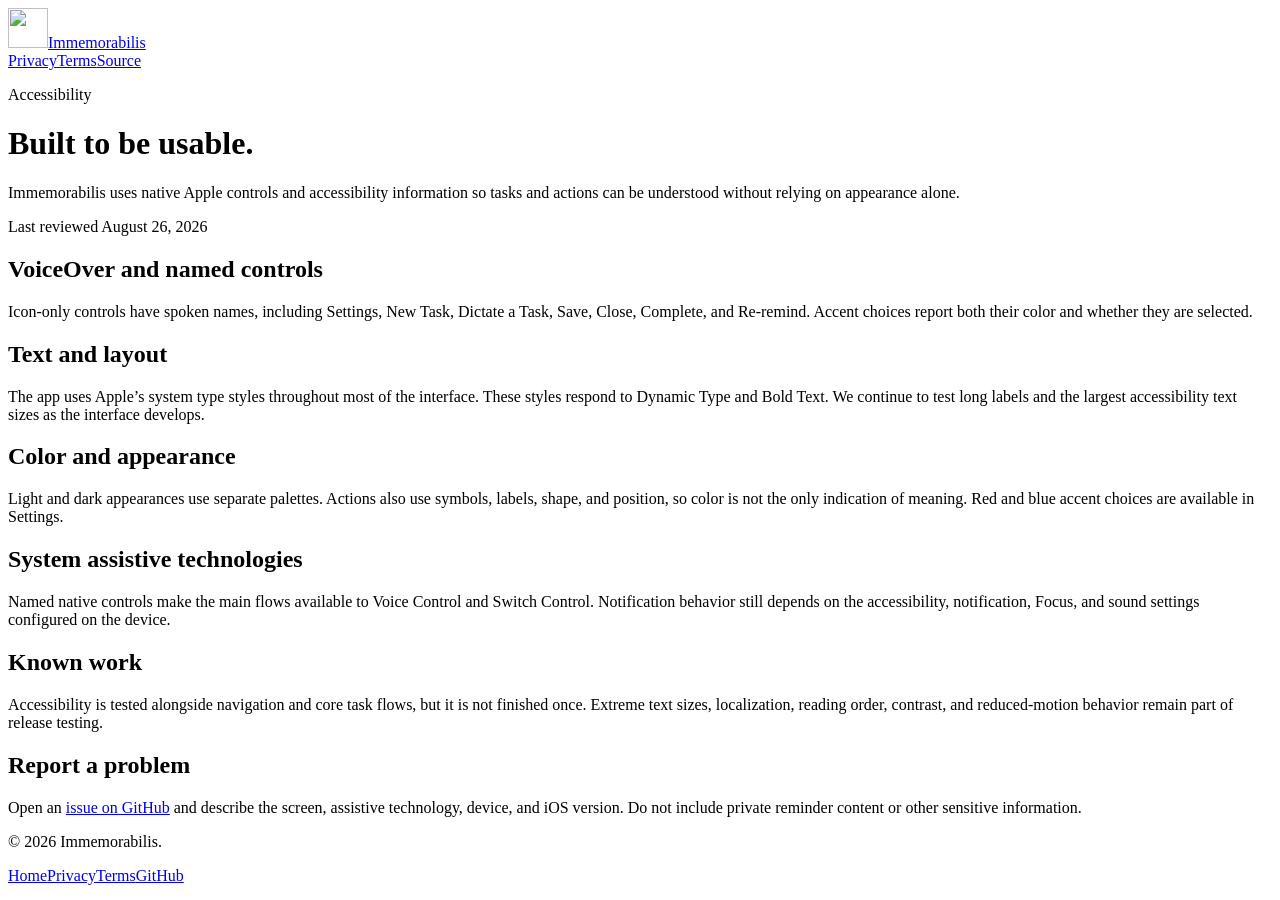
==== pages/accessibility/index.html @ 5b9c7c5b "Launch Immemorabilis" ====
<!doctype html>
<html lang="en">
<head>
    <meta charset="utf-8">
    <meta name="viewport" content="width=device-width, initial-scale=1">
    <title>Accessibility | Immemorabilis</title>
    <meta name="description" content="Accessibility support and current accessibility work in Immemorabilis.">
    <meta name="theme-color" content="#62c6ec">
    <meta name="color-scheme" content="light dark">
    <link rel="canonical" href="https://immemorabilis.ezequiel.app/accessibility/">
    <link rel="icon" type="image/png" sizes="32x32" href="/favicon-32x32.png">
    <link rel="apple-touch-icon" href="/apple-touch-icon.png">
    <link rel="stylesheet" href="/css/style.css">
</head>
<body class="legal-page">
    <header class="site-header">
        <a class="brand" href="/" aria-label="Immemorabilis home"><img src="/images/icon-192.png" width="40" height="40" alt=""><span>Immemorabilis</span></a>
        <nav aria-label="Information navigation"><a href="/privacy/">Privacy</a><a href="/terms/">Terms</a><a href="https://github.com/ezefranca/Immemorabilis">Source</a></nav>
    </header>
    <main class="legal-main">
        <div class="legal-intro">
            <p class="eyebrow">Accessibility</p>
            <h1>Built to be usable.</h1>
            <p class="lede">Immemorabilis uses native Apple controls and accessibility information so tasks and actions can be understood without relying on appearance alone.</p>
            <p class="effective">Last reviewed August 26, 2026</p>
        </div>
        <article class="legal-copy">
            <section>
                <h2>VoiceOver and named controls</h2>
                <p>Icon-only controls have spoken names, including Settings, New Task, Dictate a Task, Save, Close, Complete, and Re-remind. Accent choices report both their color and whether they are selected.</p>
            </section>
            <section>
                <h2>Text and layout</h2>
                <p>The app uses Apple’s system type styles throughout most of the interface. These styles respond to Dynamic Type and Bold Text. We continue to test long labels and the largest accessibility text sizes as the interface develops.</p>
            </section>
            <section>
                <h2>Color and appearance</h2>
                <p>Light and dark appearances use separate palettes. Actions also use symbols, labels, shape, and position, so color is not the only indication of meaning. Red and blue accent choices are available in Settings.</p>
            </section>
            <section>
                <h2>System assistive technologies</h2>
                <p>Named native controls make the main flows available to Voice Control and Switch Control. Notification behavior still depends on the accessibility, notification, Focus, and sound settings configured on the device.</p>
            </section>
            <section>
                <h2>Known work</h2>
                <p>Accessibility is tested alongside navigation and core task flows, but it is not finished once. Extreme text sizes, localization, reading order, contrast, and reduced-motion behavior remain part of release testing.</p>
            </section>
            <section>
                <h2>Report a problem</h2>
                <p>Open an <a href="https://github.com/ezefranca/Immemorabilis/issues">issue on GitHub</a> and describe the screen, assistive technology, device, and iOS version. Do not include private reminder content or other sensitive information.</p>
            </section>
        </article>
    </main>
    <footer class="site-footer"><div class="wrap footer-inner"><p>© 2026 Immemorabilis.</p><div><a href="/">Home</a><a href="/privacy/">Privacy</a><a href="/terms/">Terms</a><a href="https://github.com/ezefranca/Immemorabilis">GitHub</a></div></div></footer>
</body>
</html>
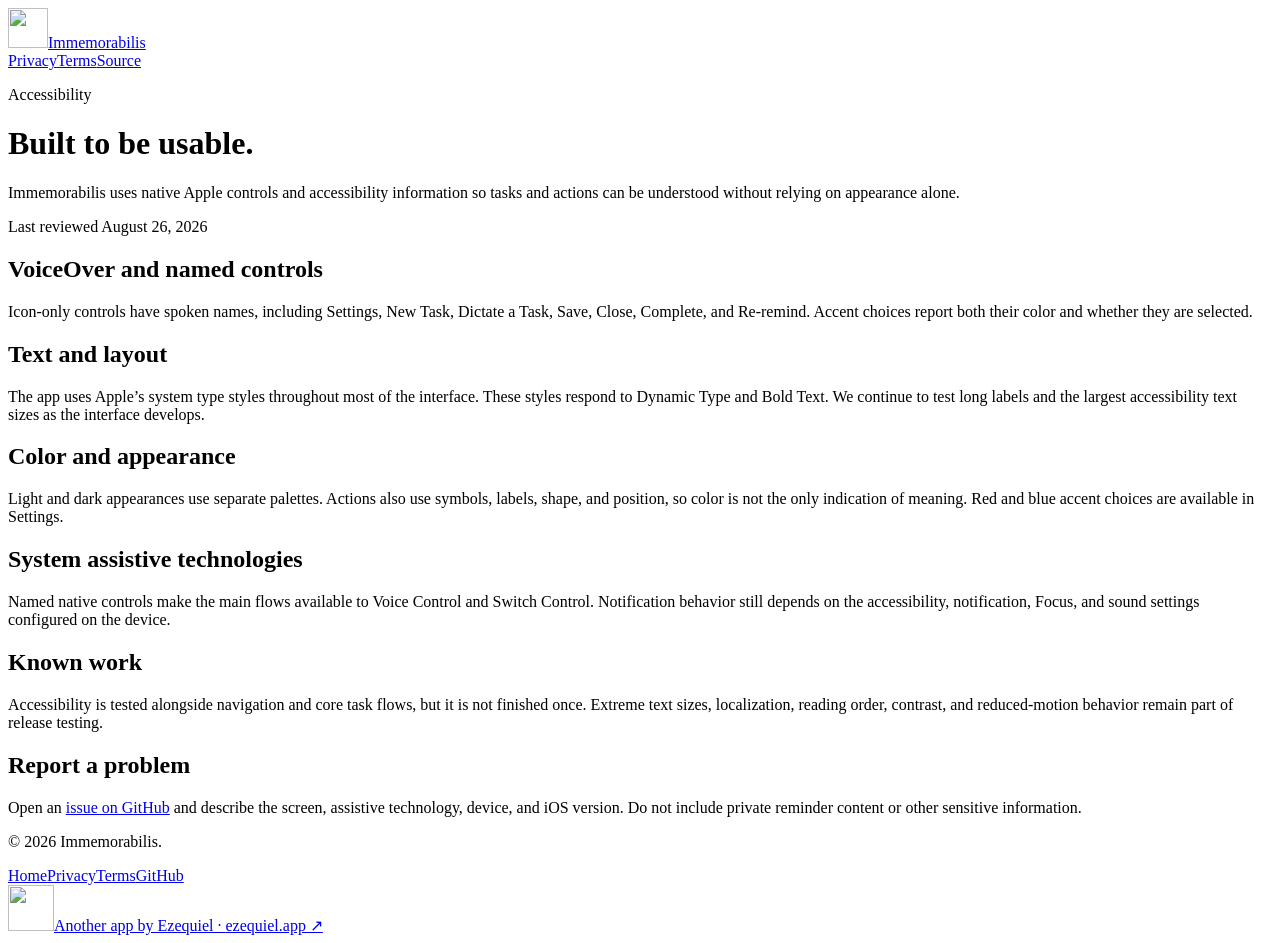
==== commit a8c32347: "Add Ezequiel cross-promotion footer" ====
--- a/pages/accessibility/index.html
+++ b/pages/accessibility/index.html
@@ -52,5 +52,8 @@
         </article>
     </main>
     <footer class="site-footer"><div class="wrap footer-inner"><p>© 2026 Immemorabilis.</p><div><a href="/">Home</a><a href="/privacy/">Privacy</a><a href="/terms/">Terms</a><a href="https://github.com/ezefranca/Immemorabilis">GitHub</a></div></div></footer>
+    <aside class="ezequiel-cross-promo" aria-label="More apps by Ezequiel">
+        <a href="https://ezequiel.app"><img src="/images/ezequiel-memoji.png" alt="" width="46" height="46" loading="lazy" decoding="async"><span><span class="desktop-only">Another app by Ezequiel · </span>ezequiel.app ↗</span></a>
+    </aside>
 </body>
 </html>
